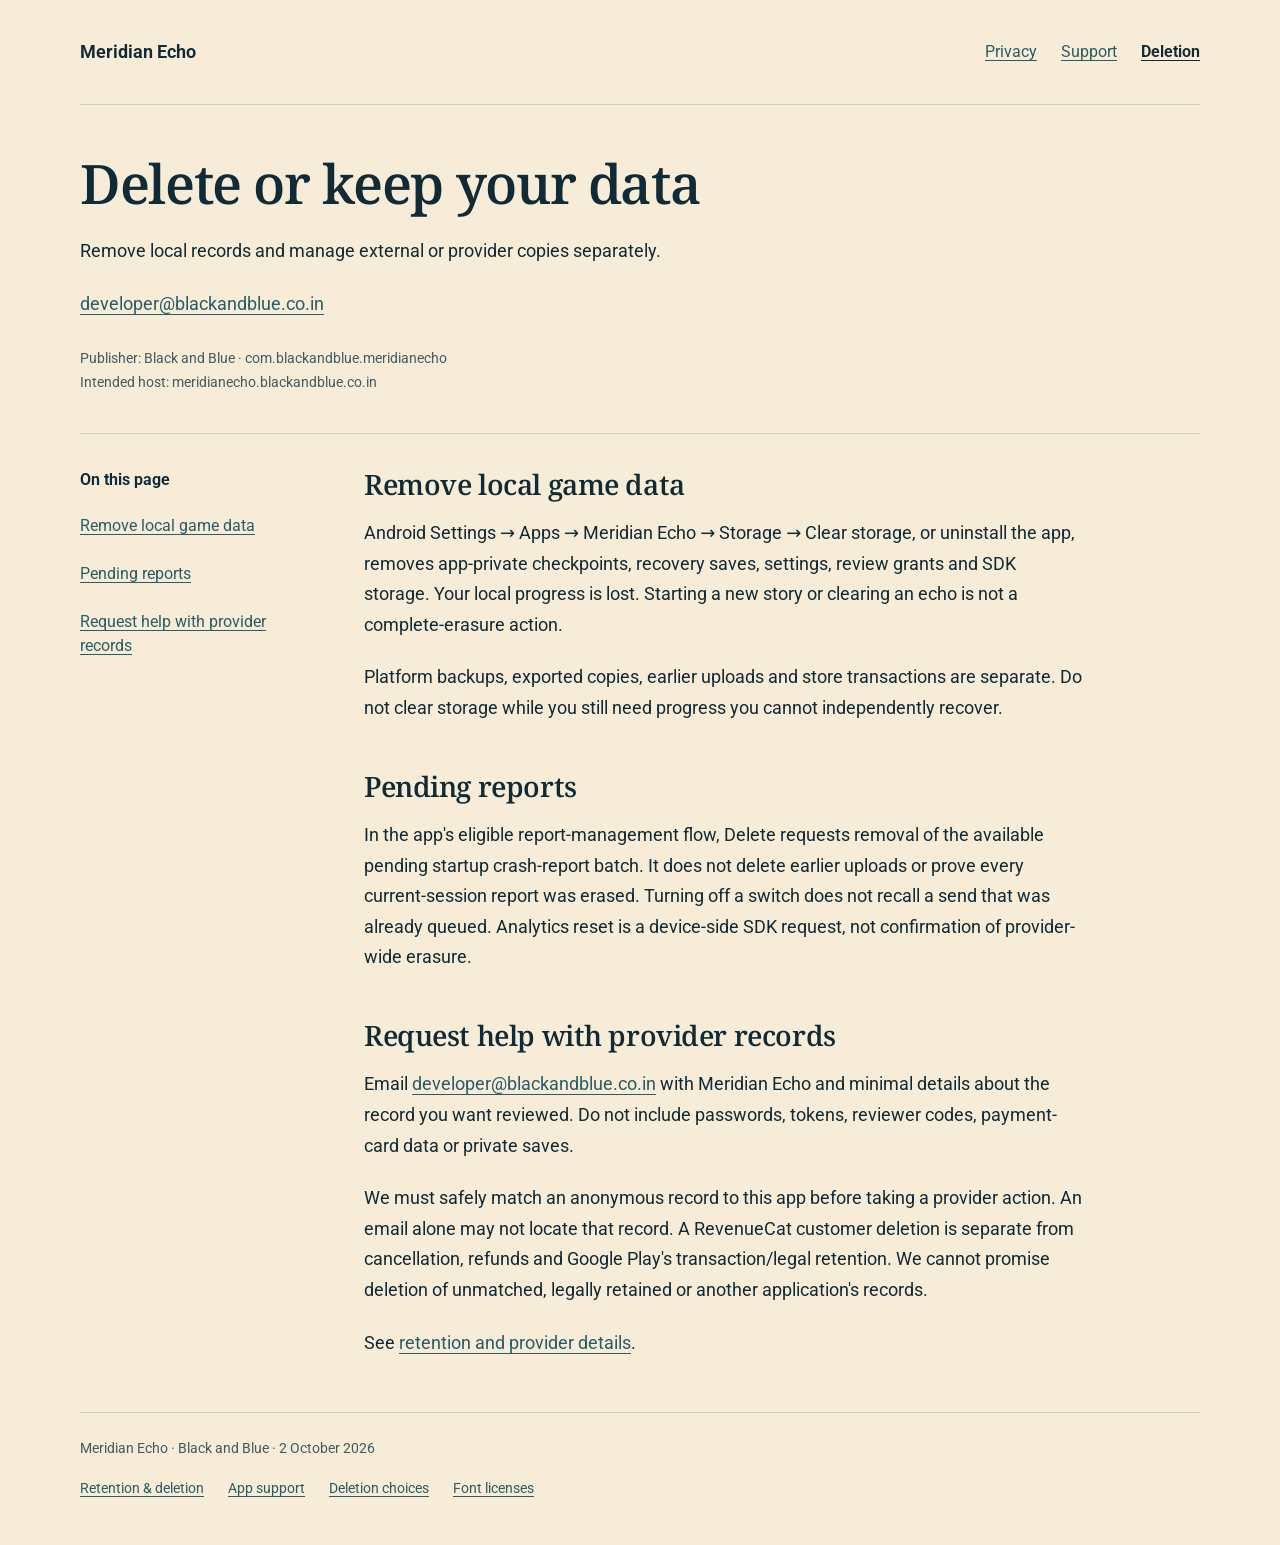
==== deletion.html @ 84a2d1c7 "Publish reviewed privacy, support and deletion pages" ====
<!doctype html>
<html lang="en"><head><meta charset="utf-8"><meta name="viewport" content="width=device-width, initial-scale=1">
<meta name="referrer" content="no-referrer">
<meta http-equiv="Content-Security-Policy" content="default-src 'none'; style-src 'self'; font-src 'self'; img-src 'self'; script-src 'none'; base-uri 'none'; form-action 'none'; object-src 'none'">
<meta name="description" content="Remove local records and manage external or provider copies separately."><title>Delete or keep your data · Meridian Echo</title><link rel="stylesheet" href="styles.css"></head>
<body><a class="skip" href="#content">Skip to content</a><div class="shell">
<header class="top"><a class="brand" href="index.html">Meridian Echo</a><nav class="primary" aria-label="Main"><a href="index.html">Privacy</a><a href="support.html">Support</a><a href="deletion.html" aria-current="page">Deletion</a></nav></header>

<main id="content" tabindex="-1"><header class="intro"><h1>Delete or keep your data</h1><p>Remove local records and manage external or provider copies separately.</p><p class="intro-contact"><a href="mailto:developer@blackandblue.co.in">developer@blackandblue.co.in</a></p><p class="meta">Publisher: Black and Blue · com.blackandblue.meridianecho<br>Intended host: meridianecho.blackandblue.co.in</p></header>
<div class="reading"><nav class="contents" aria-label="On this page"><p>On this page</p><ul><li><a href="#remove-local-game-data">Remove local game data</a></li><li><a href="#pending-reports">Pending reports</a></li><li><a href="#request-help-with-provider-records">Request help with provider records</a></li></ul></nav><article class="article" aria-label="Delete or keep your data"><h2 id="remove-local-game-data" tabindex="-1">Remove local game data</h2>
<p>
Android Settings → Apps → Meridian Echo → Storage → Clear storage, or uninstall the app, removes app-private checkpoints, recovery saves, settings, review grants and SDK storage. Your local progress is lost. Starting a new story or clearing an echo is not a complete-erasure action.</p>
<p>Platform backups, exported copies, earlier uploads and store transactions are separate. Do not clear storage while you still need progress you cannot independently recover.</p>
<h2 id="pending-reports" tabindex="-1">Pending reports</h2>
<p>
In the app&#x27;s eligible report-management flow, Delete requests removal of the available pending startup crash-report batch. It does not delete earlier uploads or prove every current-session report was erased. Turning off a switch does not recall a send that was already queued. Analytics reset is a device-side SDK request, not confirmation of provider-wide erasure.</p>
<h2 id="request-help-with-provider-records" tabindex="-1">Request help with provider records</h2>
<p>
Email <a href="mailto:developer@blackandblue.co.in">developer@blackandblue.co.in</a> with Meridian Echo and minimal details about the record you want reviewed. Do not include passwords, tokens, reviewer codes, payment-card data or private saves.</p>
<p>We must safely match an anonymous record to this app before taking a provider action. An email alone may not locate that record. A RevenueCat customer deletion is separate from cancellation, refunds and Google Play&#x27;s transaction/legal retention. We cannot promise deletion of unmatched, legally retained or another application&#x27;s records.</p>
<p>See <a href="index.html#deletion">retention and provider details</a>.</p></article></div></main>
<footer class="footer"><p>Meridian Echo · Black and Blue · 2 October 2026</p><a href="index.html#deletion">Retention &amp; deletion</a><a href="support.html">App support</a><a href="deletion.html">Deletion choices</a><a href="font-notices.txt">Font licenses</a></footer></div></body></html>
---- styles.css ----
@font-face{font-family:ReaderSans;src:url("reader-sans.ttf") format("truetype");font-style:normal;font-weight:100 900;font-display:swap}
@font-face{font-family:ReaderSerif;src:url("reader-serif.ttf") format("truetype");font-style:normal;font-weight:100 900;font-display:swap}
:root{color-scheme:light;--paper:#F6ECD7;--ink:#102B35;--muted:#435B60;--blue:#285D67;--line:#CDCFCB;--wash:#DAE5DD}
*{box-sizing:border-box}html{scroll-padding-top:1.5rem}body{margin:0;background:var(--paper);color:var(--ink);font:1.125rem/1.7 ReaderSans,Roboto,system-ui,sans-serif;text-rendering:optimizeLegibility}h1,h2{overflow-wrap:anywhere}.brand{flex-wrap:wrap}
::selection{background:var(--wash);color:var(--ink)}a{color:var(--blue);text-underline-offset:.2em;text-decoration-thickness:1px;overflow-wrap:anywhere}a:hover{text-decoration-thickness:2px}a:focus-visible{outline:3px solid var(--blue);outline-offset:5px;border-radius:2px}h2:focus{outline:none}
.skip{position:fixed;top:.5rem;left:1rem;padding:.6rem 1rem;z-index:2;background:var(--paper);transform:translateY(-200%)}.skip:focus{transform:none}
.shell{width:min(1120px,calc(100% - 64px));margin-inline:auto}.top{display:flex;justify-content:space-between;align-items:center;gap:1.5rem;padding:28px 0;border-bottom:1px solid var(--line)}.brand{display:flex;align-items:center;gap:14px;color:var(--ink);text-decoration:none;max-width:100%}.brand span{min-width:0;overflow-wrap:anywhere}.brand img{width:46px;height:46px;flex-shrink:0;border-radius:10px}.brand strong{display:block;font-size:1.125rem;line-height:1.3}.brand small{display:block;font-size:.8125rem;color:var(--muted);line-height:1.6}.primary{display:flex;gap:1.5rem}.primary a{display:flex;align-items:center;min-height:48px;font-size:1rem}.primary [aria-current]{color:var(--ink);font-weight:650}
.draft{margin:24px 0 0;padding:12px 16px;background:var(--wash);font-size:.875rem;line-height:1.6}.draft strong{font-weight:650}.intro{padding:48px 0 38px;max-width:780px}.intro h1{font:550 clamp(2.3rem,5vw,3.4rem)/1.12 ReaderSerif,serif;letter-spacing:-.025em;margin:0 0 22px;text-wrap:balance}.intro p{margin:0;max-width:66ch;overflow-wrap:anywhere}.meta{font-size:.875rem;color:var(--muted);margin-top:18px!important}
.reading{display:grid;grid-template-columns:220px minmax(0,1fr);column-gap:64px;align-items:start;border-top:1px solid var(--line);padding-top:32px}.contents{position:sticky;top:24px;font-size:1rem}.contents p{font-weight:650;margin:0 0 12px}.contents a{display:block;padding:9px 0;min-height:48px;line-height:1.5}.contents ul{list-style:none;padding:0;margin:0}.article{max-width:72ch;min-width:0;padding-bottom:32px}.article p{margin:0 0 22px;overflow-wrap:anywhere}.article h2{font:550 1.75rem/1.3 ReaderSerif,serif;letter-spacing:-.015em;margin:44px 0 16px;text-wrap:balance}.article h2:first-child{margin-top:0}.article h2:target{background:var(--wash);box-shadow:0 0 0 8px var(--wash)}.contact{margin:24px 0 48px;border-top:1px solid var(--line);padding-top:28px}.contact h2{font:550 1.75rem/1.3 ReaderSerif,serif;margin:0 0 12px}.contact p{margin:0 0 14px;max-width:70ch}.contact a{display:inline-block;min-height:48px;padding:8px 0}.footer{border-top:1px solid var(--line);padding:24px 0 32px;font-size:.875rem;color:var(--muted)}.footer p{margin:0 0 8px}.footer a{display:inline-block;min-height:44px;margin-right:24px;padding:8px 0}
.intro-contact a{display:inline-block;min-height:48px;padding:10px 0}.intro-contact{margin-top:12px!important}
@media(max-width:760px){.shell{width:calc(100% - 40px)}.top{align-items:flex-start;flex-direction:column;gap:12px;padding:22px 0 12px}.primary{gap:24px}.intro{padding:32px 0 28px}.reading{grid-template-columns:1fr;gap:28px;padding-top:22px}.contents{position:static;border-bottom:1px solid var(--line);padding-bottom:20px}.contents ul{display:flex;flex-wrap:wrap;gap:0 20px}.contents a{padding:9px 0}.article h2{font-size:1.625rem;margin-top:36px}.article{padding-bottom:12px}.contact{margin-bottom:28px}}
@media print{body{background:white;color:black;font-size:11pt}.shell{width:100%}.skip,.primary,.contents{display:none}.reading{display:block}.intro{padding:24px 0}.article{max-width:none}.article h2{break-after:avoid}.brand img{width:36px;height:36px}a{color:inherit}.draft{border:1px solid black}}

.primary{flex-wrap:wrap}.brand{font-size:1.125rem;font-weight:650}.contact p{overflow-wrap:anywhere}
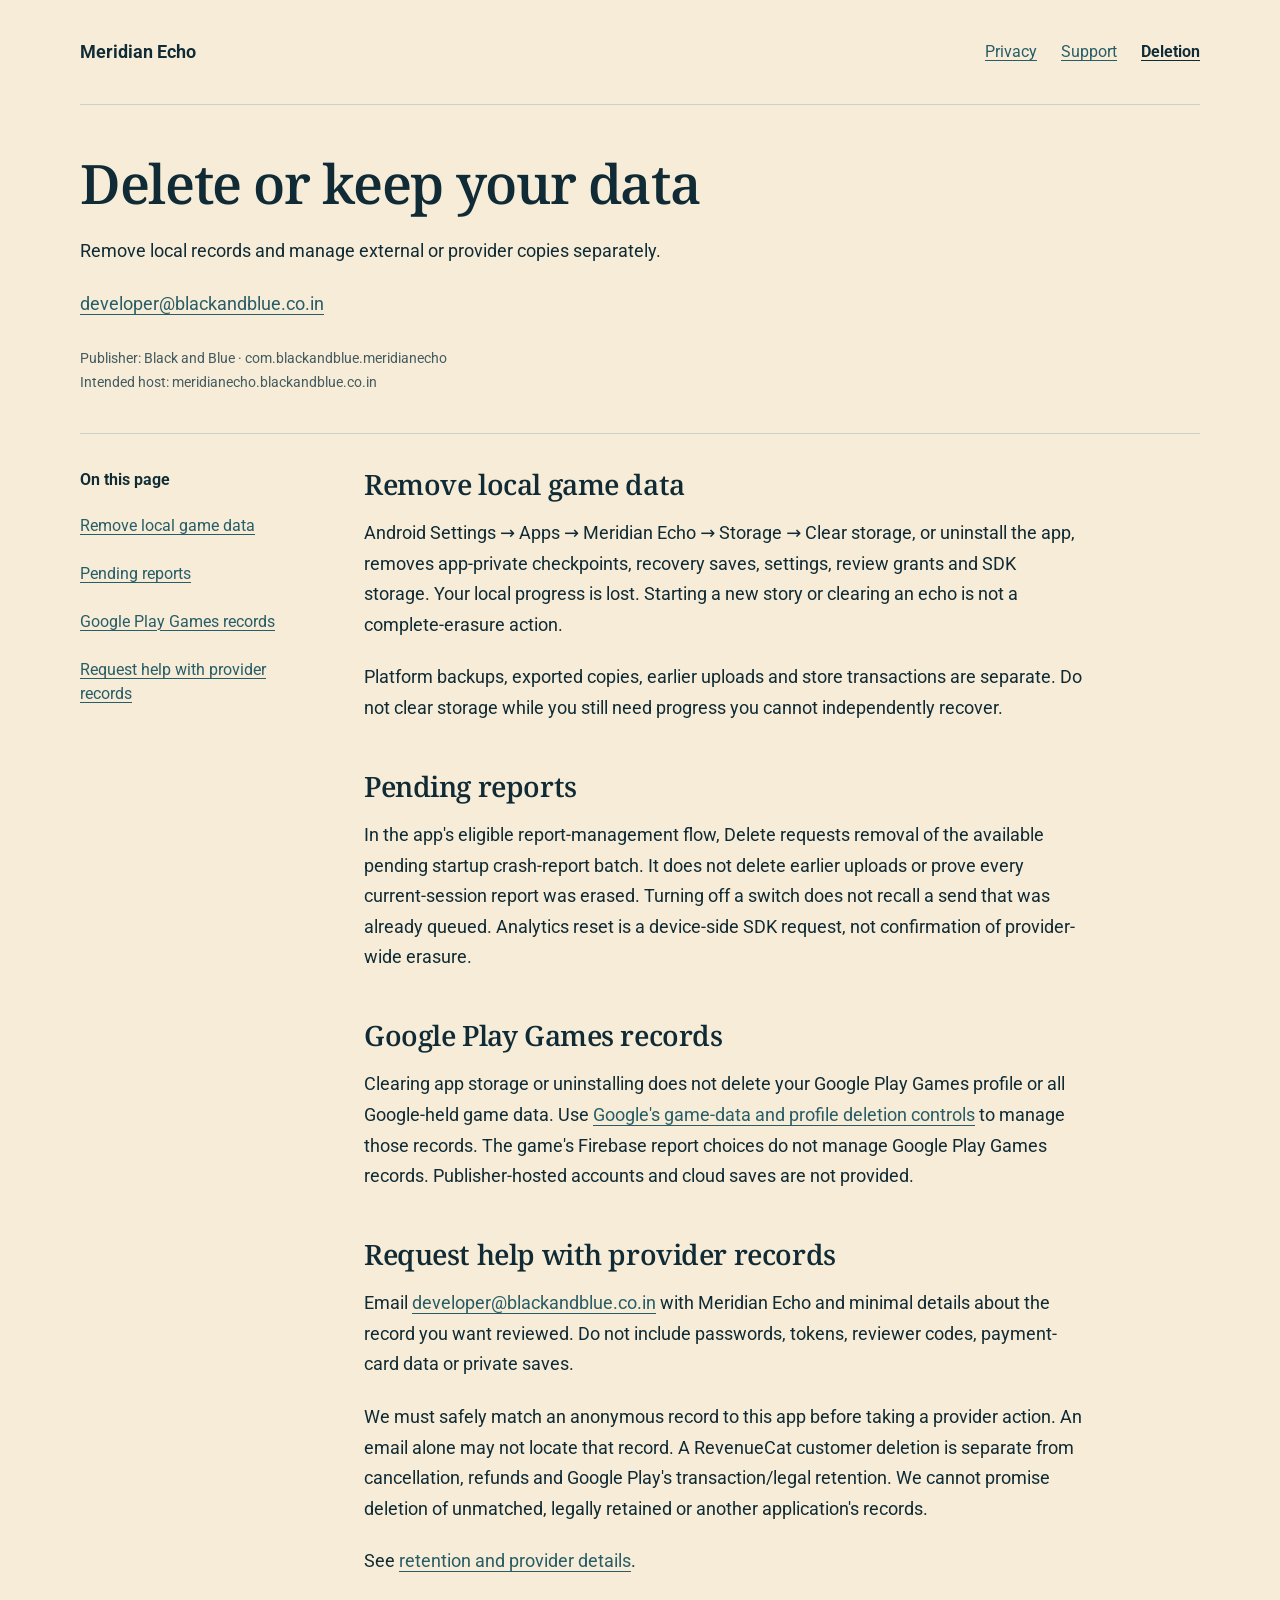
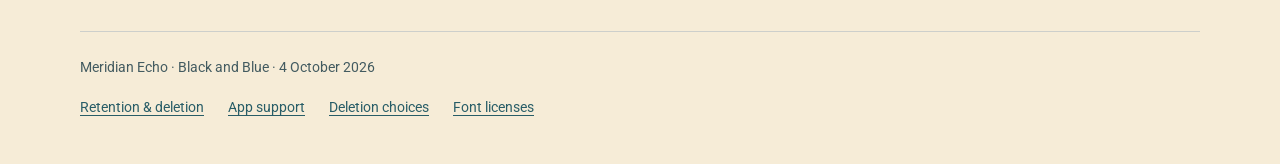
==== commit 4a0f196f: "Update 13+ audience and Play Games privacy controls" ====
--- a/deletion.html
+++ b/deletion.html
@@ -7,16 +7,19 @@
 <header class="top"><a class="brand" href="index.html">Meridian Echo</a><nav class="primary" aria-label="Main"><a href="index.html">Privacy</a><a href="support.html">Support</a><a href="deletion.html" aria-current="page">Deletion</a></nav></header>
 
 <main id="content" tabindex="-1"><header class="intro"><h1>Delete or keep your data</h1><p>Remove local records and manage external or provider copies separately.</p><p class="intro-contact"><a href="mailto:developer@blackandblue.co.in">developer@blackandblue.co.in</a></p><p class="meta">Publisher: Black and Blue · com.blackandblue.meridianecho<br>Intended host: meridianecho.blackandblue.co.in</p></header>
-<div class="reading"><nav class="contents" aria-label="On this page"><p>On this page</p><ul><li><a href="#remove-local-game-data">Remove local game data</a></li><li><a href="#pending-reports">Pending reports</a></li><li><a href="#request-help-with-provider-records">Request help with provider records</a></li></ul></nav><article class="article" aria-label="Delete or keep your data"><h2 id="remove-local-game-data" tabindex="-1">Remove local game data</h2>
+<div class="reading"><nav class="contents" aria-label="On this page"><p>On this page</p><ul><li><a href="#remove-local-game-data">Remove local game data</a></li><li><a href="#pending-reports">Pending reports</a></li><li><a href="#google-play-games-records">Google Play Games records</a></li><li><a href="#request-help-with-provider-records">Request help with provider records</a></li></ul></nav><article class="article" aria-label="Delete or keep your data"><h2 id="remove-local-game-data" tabindex="-1">Remove local game data</h2>
 <p>
 Android Settings → Apps → Meridian Echo → Storage → Clear storage, or uninstall the app, removes app-private checkpoints, recovery saves, settings, review grants and SDK storage. Your local progress is lost. Starting a new story or clearing an echo is not a complete-erasure action.</p>
 <p>Platform backups, exported copies, earlier uploads and store transactions are separate. Do not clear storage while you still need progress you cannot independently recover.</p>
 <h2 id="pending-reports" tabindex="-1">Pending reports</h2>
 <p>
 In the app&#x27;s eligible report-management flow, Delete requests removal of the available pending startup crash-report batch. It does not delete earlier uploads or prove every current-session report was erased. Turning off a switch does not recall a send that was already queued. Analytics reset is a device-side SDK request, not confirmation of provider-wide erasure.</p>
+<h2 id="google-play-games-records" tabindex="-1">Google Play Games records</h2>
+<p>
+Clearing app storage or uninstalling does not delete your Google Play Games profile or all Google-held game data. Use <a href="https://support.google.com/googleplay/answer/9130646?hl=en">Google&#x27;s game-data and profile deletion controls</a> to manage those records. The game&#x27;s Firebase report choices do not manage Google Play Games records. Publisher-hosted accounts and cloud saves are not provided.</p>
 <h2 id="request-help-with-provider-records" tabindex="-1">Request help with provider records</h2>
 <p>
 Email <a href="mailto:developer@blackandblue.co.in">developer@blackandblue.co.in</a> with Meridian Echo and minimal details about the record you want reviewed. Do not include passwords, tokens, reviewer codes, payment-card data or private saves.</p>
 <p>We must safely match an anonymous record to this app before taking a provider action. An email alone may not locate that record. A RevenueCat customer deletion is separate from cancellation, refunds and Google Play&#x27;s transaction/legal retention. We cannot promise deletion of unmatched, legally retained or another application&#x27;s records.</p>
 <p>See <a href="index.html#deletion">retention and provider details</a>.</p></article></div></main>
-<footer class="footer"><p>Meridian Echo · Black and Blue · 2 October 2026</p><a href="index.html#deletion">Retention &amp; deletion</a><a href="support.html">App support</a><a href="deletion.html">Deletion choices</a><a href="font-notices.txt">Font licenses</a></footer></div></body></html>
+<footer class="footer"><p>Meridian Echo · Black and Blue · 4 October 2026</p><a href="index.html#deletion">Retention &amp; deletion</a><a href="support.html">App support</a><a href="deletion.html">Deletion choices</a><a href="font-notices.txt">Font licenses</a></footer></div></body></html>
